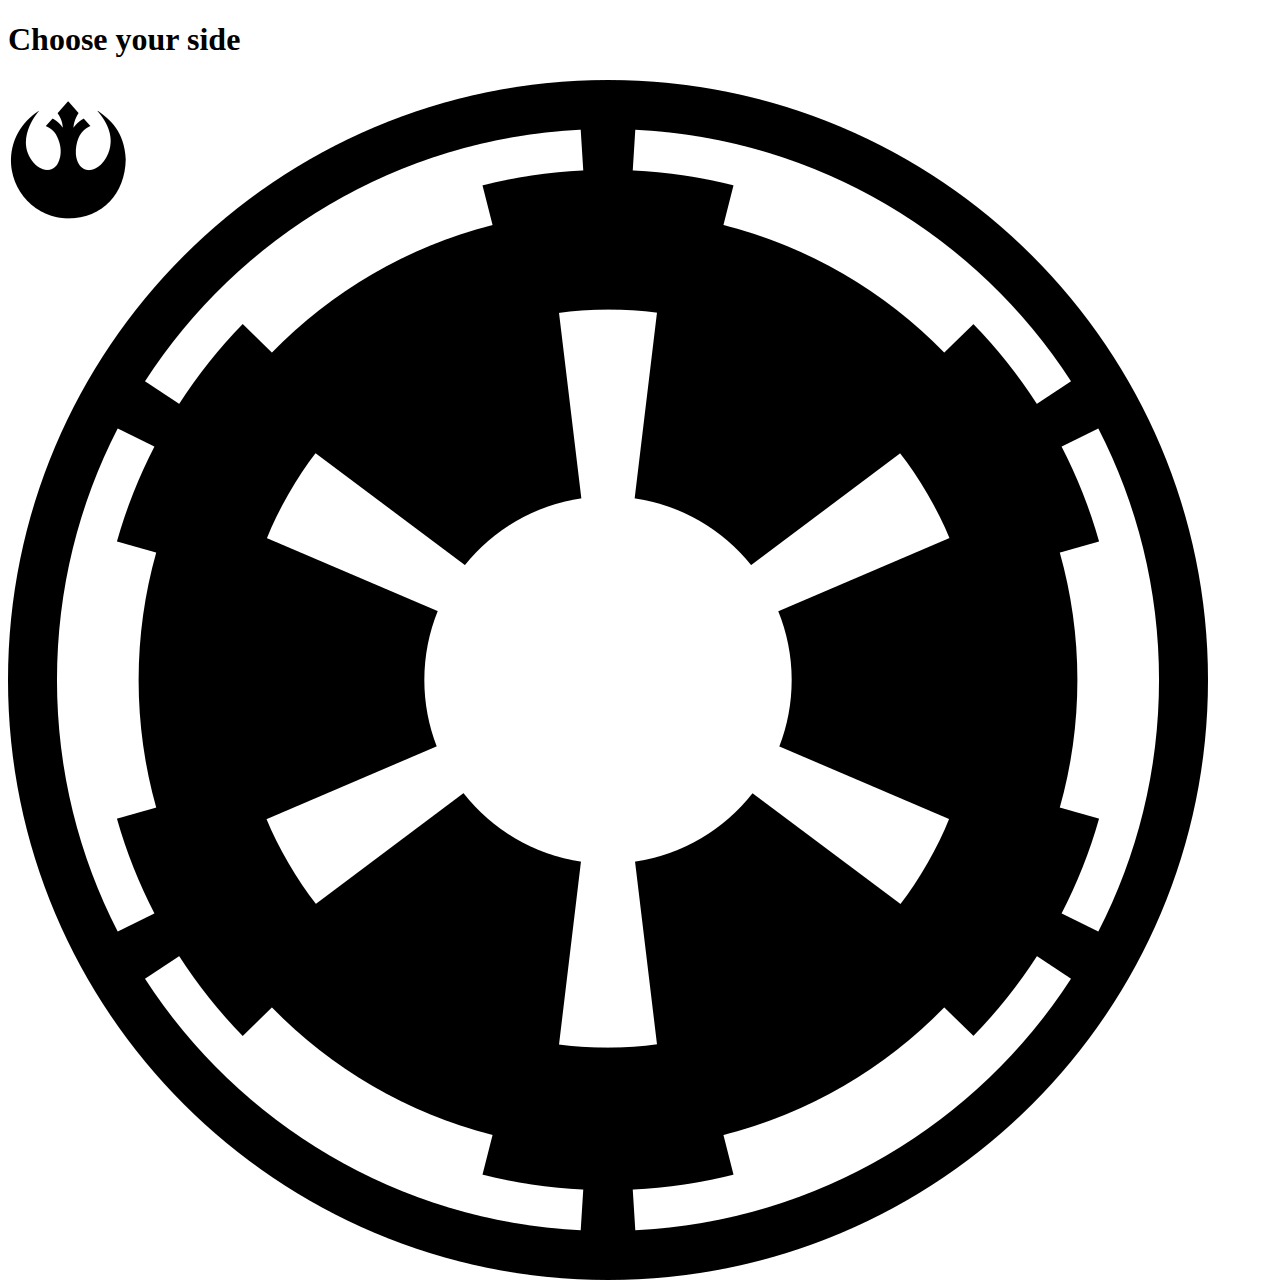
==== index.html @ a5452260 "Setting the foundation" ====
<!DOCTYPE html>
<html lang="en">

    <head>
        <meta charset="UTF-8">
        <meta http-equiv="X-UA-Compatible" content="IE=edge">
        <meta name="viewport" content="width=device-width, initial-scale=1.0">
        <link rel="stylesheet" href="style.css">
        <title>a</title>
    </head>

    <body>
        <header>
            <h1>
                Choose your side
            </h1>
        </header>
        <main>
            <div class="logo"><a href="empire/index.html"><img src="/Empire_logo.svg.png" alt=""></a>
            </div>
            <div class="logo"><a href="rebels/index.html"><img src="/Rebel_Alliance_logo.svg.png" alt=""></a></div>
        </main>

    </body>

</html>
---- style.css ----
:root {
  margin: 0px;
}

.logo {
  height: 20px;
}
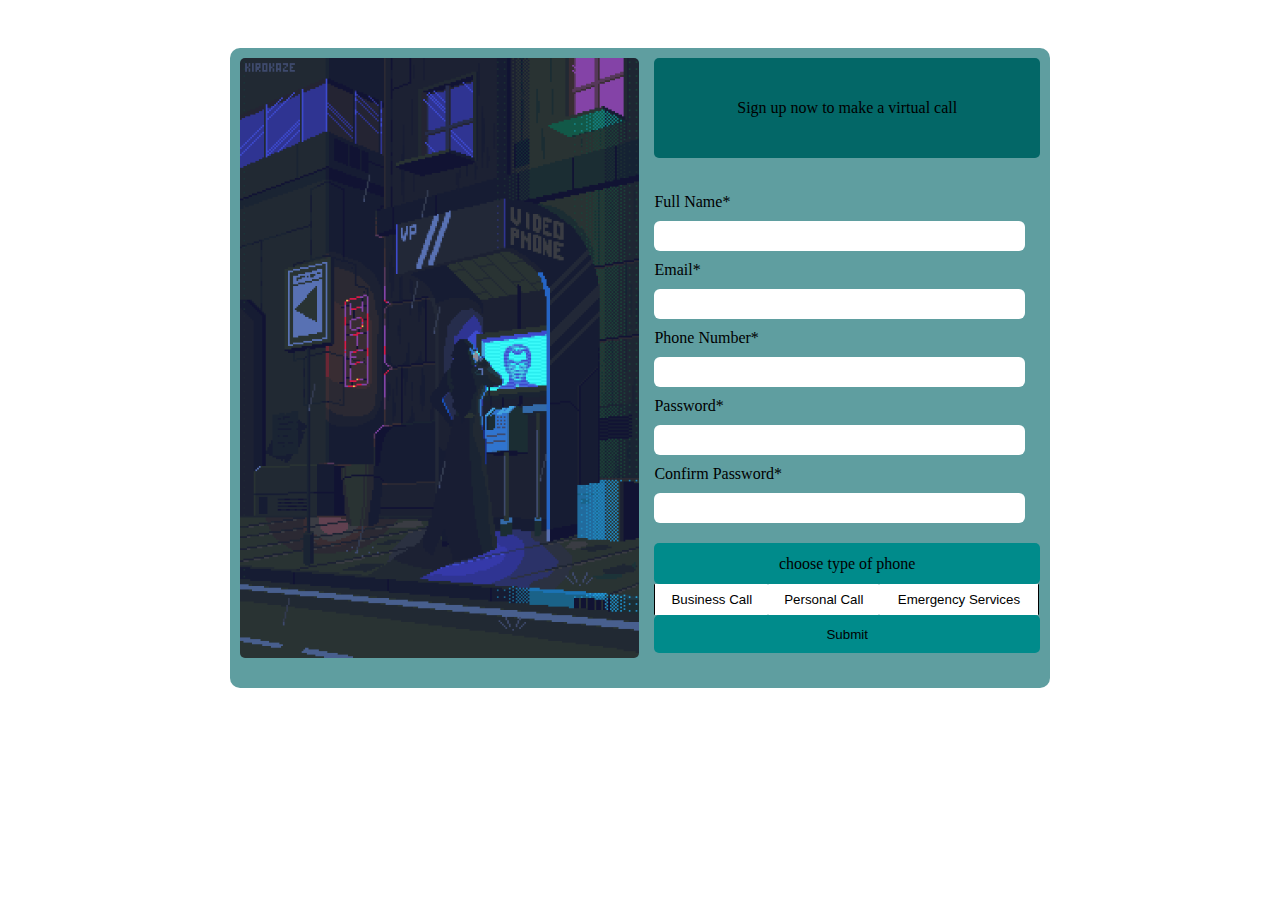
==== commit 617343d1: "Skeleton complete" ====
--- a/index.html
+++ b/index.html
@@ -6,20 +6,44 @@
         <meta http-equiv="X-UA-Compatible" content="IE=edge">
         <meta name="viewport" content="width=device-width, initial-scale=1.0">
         <link rel="stylesheet" href="style.css">
-        <title>a</title>
+        <title>Sign up form</title>
     </head>
+    <div class="container">
+        <div class="background">
+            <img src="videophone.gif" alt="">
+        </div>
+        <div class="formCon">
+            <div class="message">
+                <p>Sign up now to make a virtual call</p>
+            </div>
+            <div>
+                <form action="">
+                    <label for="fullName">Full Name*</label>
+                    <input type="text" id="fullName" name="fullName">
+                    <label for="email">Email*</label>
+                    <input type="email" id="email" name="email">
+                    <label for="number">Phone Number*</label>
+                    <input type="number" id="number" name="number">
+                    <label for="password">Password*</label>
+                    <input type="password" name="password" id="password">
+                    <label for="confirmPass">Confirm Password*</label>
+                    <input type="password" name="confirmPass" id="confirmPass">
+                    <div class="table">
+                        <p class="title">choose type of phone</p>
+                        <div class="options">
+                            <button id="leftBtn">Business Call</button>
+                            <button>Personal Call</button>
+                            <button id="rightBtn">Emergency Services</button>
+                        </div>
+                        <button type="submit">Submit</button>
+                    </div>
+                </form>
+            </div>
+        </div>
+
+    </div>
 
     <body>
-        <header>
-            <h1>
-                Choose your side
-            </h1>
-        </header>
-        <main>
-            <div class="logo"><a href="empire/index.html"><img src="/Empire_logo.svg.png" alt=""></a>
-            </div>
-            <div class="logo"><a href="rebels/index.html"><img src="/Rebel_Alliance_logo.svg.png" alt=""></a></div>
-        </main>
 
     </body>
 
--- a/style.css
+++ b/style.css
@@ -1,7 +1,73 @@
 :root {
   margin: 0px;
+  min-height: 100vh;
+  display: flex;
+  justify-content: center;
+}
+img {
+  max-height: 600px;
+  border-radius: 5px;
+}
+.message {
+  background-color: #036767;
+  border-radius: 5px;
+  height: 100px;
+  display: flex;
+  justify-content: center;
+  align-items: center;
+}
+.container {
+  background-color: cadetblue;
+  display: flex;
+  gap: 15px;
+  height: 620px;
+  width: 800px;
+  padding: 10px;
+  border-radius: 10px;
+  margin-top: 40px;
 }
 
-.logo {
-  height: 20px;
+.formCon {
+  display: flex;
+  flex-direction: column;
+  gap: 35px;
 }
+input {
+  width: 95%;
+  height: 28px;
+  margin: 10px 0px;
+  border-radius: 6px;
+  border-width: 0px;
+}
+.options {
+  font-size: 0px;
+}
+.options button {
+  border: none;
+  background-color: white;
+  padding: 8px 16px;
+  border-radius: 1px;
+  margin: 0px;
+}
+#leftBtn {
+  border-left: 1px solid black;
+}
+#rightBtn {
+  border-right: 1px solid black;
+  width: 160px;
+}
+
+button[type="submit"],
+.title {
+  width: 100%;
+  padding: 3% 0%;
+  background-color: darkcyan;
+  border: none;
+  border-radius: 5px;
+  text-align: center;
+  margin: 0%;
+}
+
+.table {
+  margin-top: 10px;
+}
